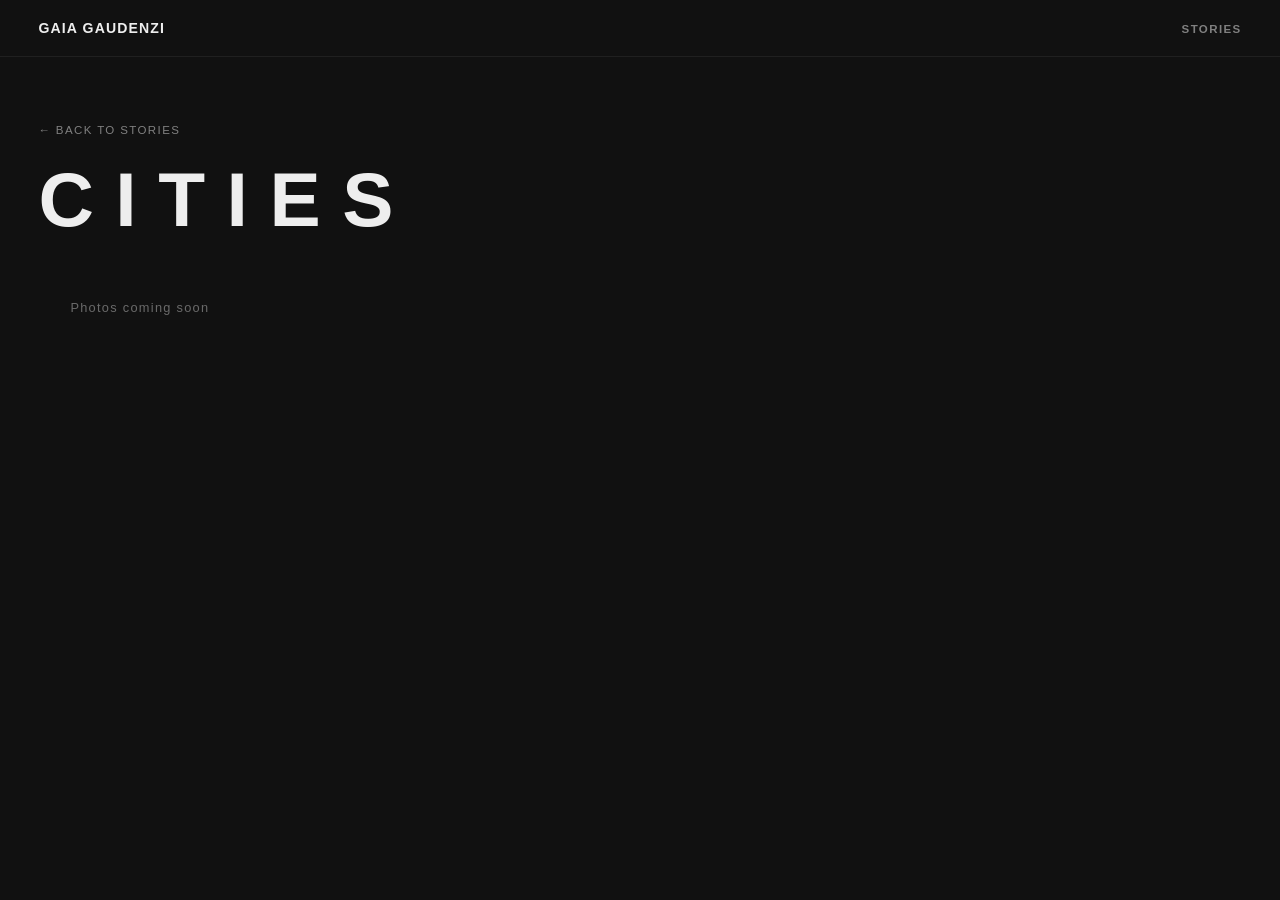
==== cities/index.html @ 0c904364 "Add index.html for Cities page" ====
<!DOCTYPE html>
<html lang="en">
<head>
  <meta charset="UTF-8">
  <meta name="viewport" content="width=device-width, initial-scale=1.0">
  <title>Cities - Gaia Gaudenzi</title>
  <link rel="stylesheet" href="../style.css">
</head>
<body class="story-page">
  <header class="site-header">
    <div class="header-inner">
      <a class="logo" href="../index.html">GAIA GAUDENZI</a>
      <nav>
        <a href="../stories.html">Stories</a>
      </nav>
    </div>
  </header>
  <section class="story-page-header">
    <a class="story-back" href="../stories.html">&#8592; Back to Stories</a>
    <h1>Cities</h1>
  </section>
  <div class="photo-grid" id="cities-grid">
  </div>
  <div id="lightbox" role="dialog" aria-modal="true">
    <button id="lightbox-close" aria-label="Close">&#10005;</button>
    <button id="lightbox-prev" aria-label="Previous">&#8592;</button>
    <img src="" alt="Enlarged photo">
    <button id="lightbox-next" aria-label="Next">&#8594;</button>
  </div>
  <script src="../script.js"></script>
  <script>
    // Auto-load all images from cities folder
    const images = [
      'DSC_0062.JPG','DSC_0141.JPG','DSC_0470.JPG','DSC_0675.JPG',
      'IMG_0398.jpeg','IMG_5065.jpeg','IMG_9277.jpeg'
    ];
    const grid = document.getElementById('cities-grid');
    if (grid) {
      // Will be replaced with actual filenames once uploaded
      grid.innerHTML = '<p style="padding:2rem;opacity:0.4;font-size:0.8rem;letter-spacing:0.1em;">Photos coming soon</p>';
    }
  </script>
</body>
</html>
---- style.css ----
/* ============================================================
   Gaia Gaudenzi Photography - style.css
   ============================================================ */

*, *::before, *::after { box-sizing: border-box; margin: 0; padding: 0; }
html, body { width: 100%; height: 100%; }

:root {
  --bg:  #ffffff;
  --fg:  #111111;
}
body.night {
  --bg:  #111111;
  --fg:  #eeeeee;
}

/* LANDING */
body.landing {
  overflow: hidden;
  font-family: 'Helvetica Neue', Helvetica, Arial, sans-serif;
}
.landing-bg {
  position: fixed;
  inset: 0;
  background-size: cover;
  background-position: center;
  background-repeat: no-repeat;
  z-index: 0;
}
.landing-overlay {
  position: fixed;
  inset: 0;
  background: rgba(0,0,0,0.42);
  z-index: 1;
}
.landing-name {
  position: fixed;
  top: 2.4rem;
  left: 2.6rem;
  z-index: 10;
  font-size: clamp(0.75rem, 1.1vw, 1rem);
  font-weight: 700;
  letter-spacing: 0.08em;
  color: #ffffff;
  text-transform: uppercase;
  white-space: nowrap;
}
.landing-center {
  position: fixed;
  inset: 0;
  display: flex;
  align-items: center;
  justify-content: center;
  z-index: 10;
  pointer-events: none;
}
.landing-title {
  text-align: center;
  font-size: clamp(1.6rem, 4vw, 5rem);
  font-weight: 200;
  letter-spacing: 0.22em;
  line-height: 1;
  color: #ffffff;
  text-transform: uppercase;
  white-space: nowrap;
  pointer-events: auto;
}
.landing-stories-link {
  position: fixed;
  bottom: 2.4rem;
  right: 2.2rem;
  z-index: 10;
  writing-mode: vertical-rl;
  text-orientation: mixed;
  transform: rotate(180deg);
  font-size: 0.72rem;
  font-weight: 700;
  letter-spacing: 0.2em;
  text-transform: uppercase;
  text-decoration: none;
  color: #ffffff;
  opacity: 0.75;
  transition: opacity 0.25s;
}
.landing-stories-link:hover { opacity: 1; }

/* STORIES PAGE */
body.stories-page {
  background: var(--bg);
  color: var(--fg);
  font-family: 'Helvetica Neue', Helvetica, Arial, sans-serif;
  transition: background 0.6s, color 0.6s;
}
.stories-header {
  position: fixed;
  top: 0; left: 0; right: 0;
  z-index: 100;
  padding: 1.2rem 2.4rem;
  display: flex;
  align-items: center;
  justify-content: space-between;
  background: var(--bg);
  backdrop-filter: blur(8px);
  -webkit-backdrop-filter: blur(8px);
  border-bottom: 1px solid rgba(128,128,128,0.13);
  transition: background 0.6s;
}
.stories-logo {
  font-size: clamp(0.75rem, 1.1vw, 1rem);
  font-weight: 700;
  letter-spacing: 0.08em;
  text-transform: uppercase;
  text-decoration: none;
  color: var(--fg);
  white-space: nowrap;
}
.stories-nav a {
  margin-left: 1.8rem;
  font-size: 0.72rem;
  font-weight: 700;
  letter-spacing: 0.12em;
  text-transform: uppercase;
  text-decoration: none;
  color: var(--fg);
  opacity: 0.5;
  transition: opacity 0.2s;
}
.stories-nav a.active, .stories-nav a:hover { opacity: 1; }

/* GALLERY */
.gallery {
  padding-top: 70px;
  height: 100vh;
  display: flex;
  align-items: center;
  overflow: hidden;
}
.gallery-track {
  display: flex;
  gap: 2vw;
  padding: 0 3vw;
  overflow-x: auto;
  scroll-snap-type: x mandatory;
  -webkit-overflow-scrolling: touch;
  height: 100%;
  align-items: center;
  scrollbar-width: none;
}
.gallery-track::-webkit-scrollbar { display: none; }

/* STORY CARD - smaller */
.story-card {
  flex: 0 0 auto;
  width: clamp(180px, 28vw, 420px);
  height: 60vh;
  cursor: pointer;
  scroll-snap-align: center;
  position: relative;
  overflow: hidden;
  border-radius: 2px;
}
.card-inner {
  position: relative;
  width: 100%;
  height: 100%;
}
.card-inner .photo {
  position: absolute;
  inset: 0;
  width: 100%;
  height: 100%;
  object-fit: cover;
  display: block;
  transition: opacity 0.55s ease, filter 0.55s ease;
}
.card-inner .photo.bw {
  filter: grayscale(1);
  opacity: 1;
  z-index: 2;
}
.card-inner .photo.color {
  filter: grayscale(0);
  opacity: 0;
  z-index: 1;
}
.story-card:hover .photo.bw    { opacity: 0; }
.story-card:hover .photo.color { opacity: 1; }
.card-title {
  position: absolute;
  inset: 0;
  display: flex;
  align-items: center;
  justify-content: center;
  font-size: clamp(1.2rem, 3vw, 2.8rem);
  font-weight: 700;
  letter-spacing: 0.25em;
  text-transform: uppercase;
  color: rgba(255,255,255,0.0);
  z-index: 3;
  transition: color 0.45s ease;
  pointer-events: none;
  user-select: none;
}
.story-card:hover .card-title {
  color: rgba(255,255,255,0.92);
  text-shadow: 0 2px 24px rgba(0,0,0,0.5);
}

/* STORY DETAIL PAGE */
body.story-page {
  background: var(--bg);
  color: var(--fg);
  font-family: 'Helvetica Neue', Helvetica, Arial, sans-serif;
  transition: background 0.6s, color 0.6s;
  padding-top: 80px;
}
.site-header {
  position: fixed;
  top: 0; left: 0; right: 0;
  z-index: 100;
  padding: 1.2rem 2.4rem;
  display: flex;
  align-items: center;
  background: var(--bg);
  backdrop-filter: blur(8px);
  -webkit-backdrop-filter: blur(8px);
  border-bottom: 1px solid rgba(128,128,128,0.13);
  transition: background 0.6s;
}
.header-inner {
  width: 100%;
  display: flex;
  align-items: center;
  justify-content: space-between;
}
.logo {
  font-size: clamp(0.75rem, 1.1vw, 1rem);
  font-weight: 700;
  letter-spacing: 0.08em;
  text-transform: uppercase;
  text-decoration: none;
  color: var(--fg);
  white-space: nowrap;
}
nav a {
  margin-left: 1.8rem;
  font-size: 0.72rem;
  font-weight: 700;
  letter-spacing: 0.12em;
  text-transform: uppercase;
  text-decoration: none;
  color: var(--fg);
  opacity: 0.5;
  transition: opacity 0.2s;
}
nav a.active, nav a:hover { opacity: 1; }
.story-page-header {
  padding: 2.5rem 3vw 1.5rem;
}
.story-back {
  display: inline-flex;
  align-items: center;
  gap: 0.4rem;
  font-size: 0.72rem;
  letter-spacing: 0.12em;
  text-transform: uppercase;
  text-decoration: none;
  color: var(--fg);
  opacity: 0.5;
  margin-bottom: 1.2rem;
  transition: opacity 0.2s;
}
.story-back:hover { opacity: 1; }
.story-page-header h1 {
  font-size: clamp(2rem, 6vw, 5rem);
  font-weight: 700;
  letter-spacing: 0.28em;
  text-transform: uppercase;
}
.photo-grid {
  columns: 2 380px;
  column-gap: 0.8rem;
  padding: 0 3vw 4rem;
}
.photo-grid figure {
  break-inside: avoid;
  margin-bottom: 0.8rem;
  overflow: hidden;
}
.photo-grid img {
  display: block;
  width: 100%;
  height: auto;
  object-fit: cover;
  transition: transform 0.5s ease;
}
.photo-grid figure:hover img { transform: scale(1.02); }

/* LIGHTBOX */
#lightbox {
  display: none;
  position: fixed;
  inset: 0;
  z-index: 999;
  background: rgba(0,0,0,0.92);
  align-items: center;
  justify-content: center;
  padding: 2rem;
}
#lightbox.open { display: flex; }
#lightbox img {
  max-width: 92vw;
  max-height: 88vh;
  object-fit: contain;
}
#lightbox-close {
  position: absolute;
  top: 1.2rem; right: 1.5rem;
  font-size: 2rem;
  color: #fff;
  background: none;
  border: none;
  cursor: pointer;
  opacity: 0.7;
  transition: opacity 0.2s;
}
#lightbox-close:hover { opacity: 1; }
#lightbox-prev, #lightbox-next {
  position: absolute;
  top: 50%;
  transform: translateY(-50%);
  font-size: 2.5rem;
  color: #fff;
  background: none;
  border: none;
  cursor: pointer;
  opacity: 0.5;
  transition: opacity 0.2s;
  padding: 1rem;
}
#lightbox-prev { left: 1rem; }
#lightbox-next { right: 1rem; }
#lightbox-prev:hover, #lightbox-next:hover { opacity: 1; }

@media (max-width: 600px) {
  .story-card { width: 80vw; height: 55vh; }
  .photo-grid { columns: 1; }
  .landing-title { font-size: 2.2rem; }
}
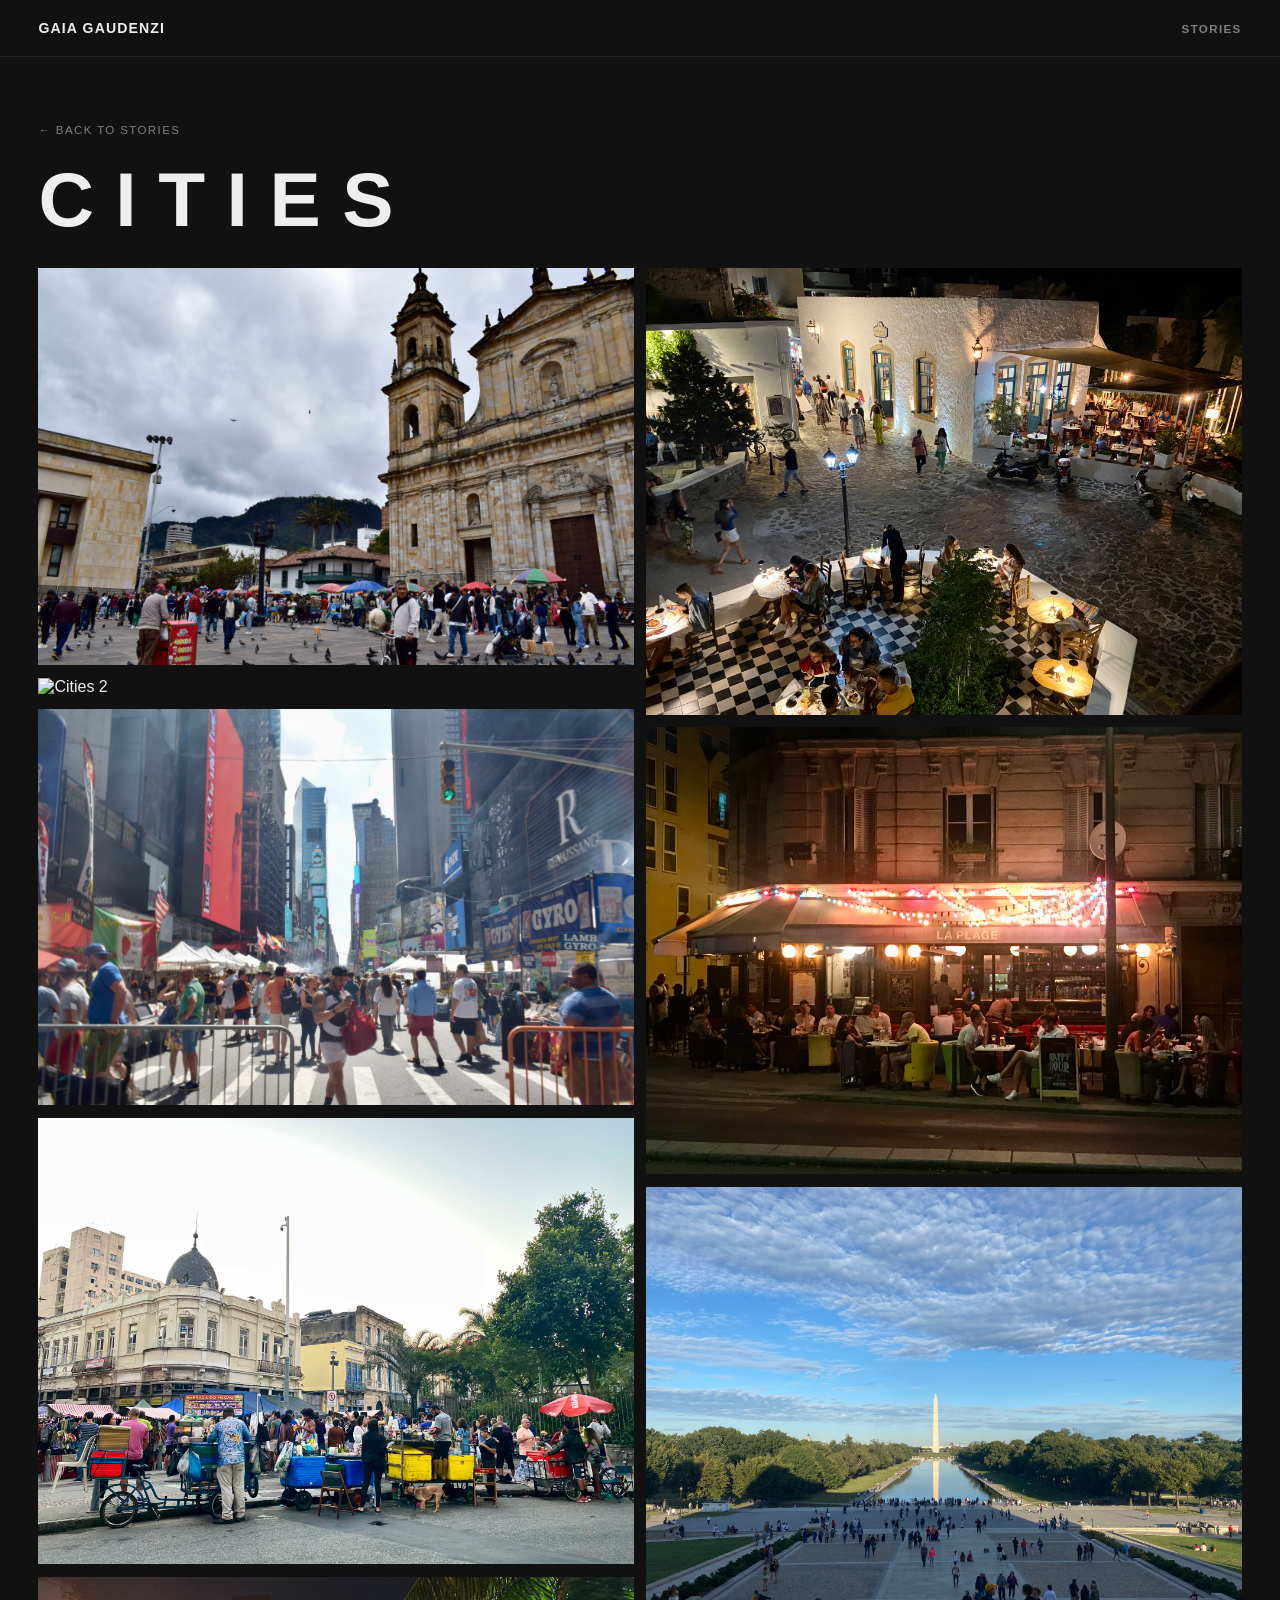
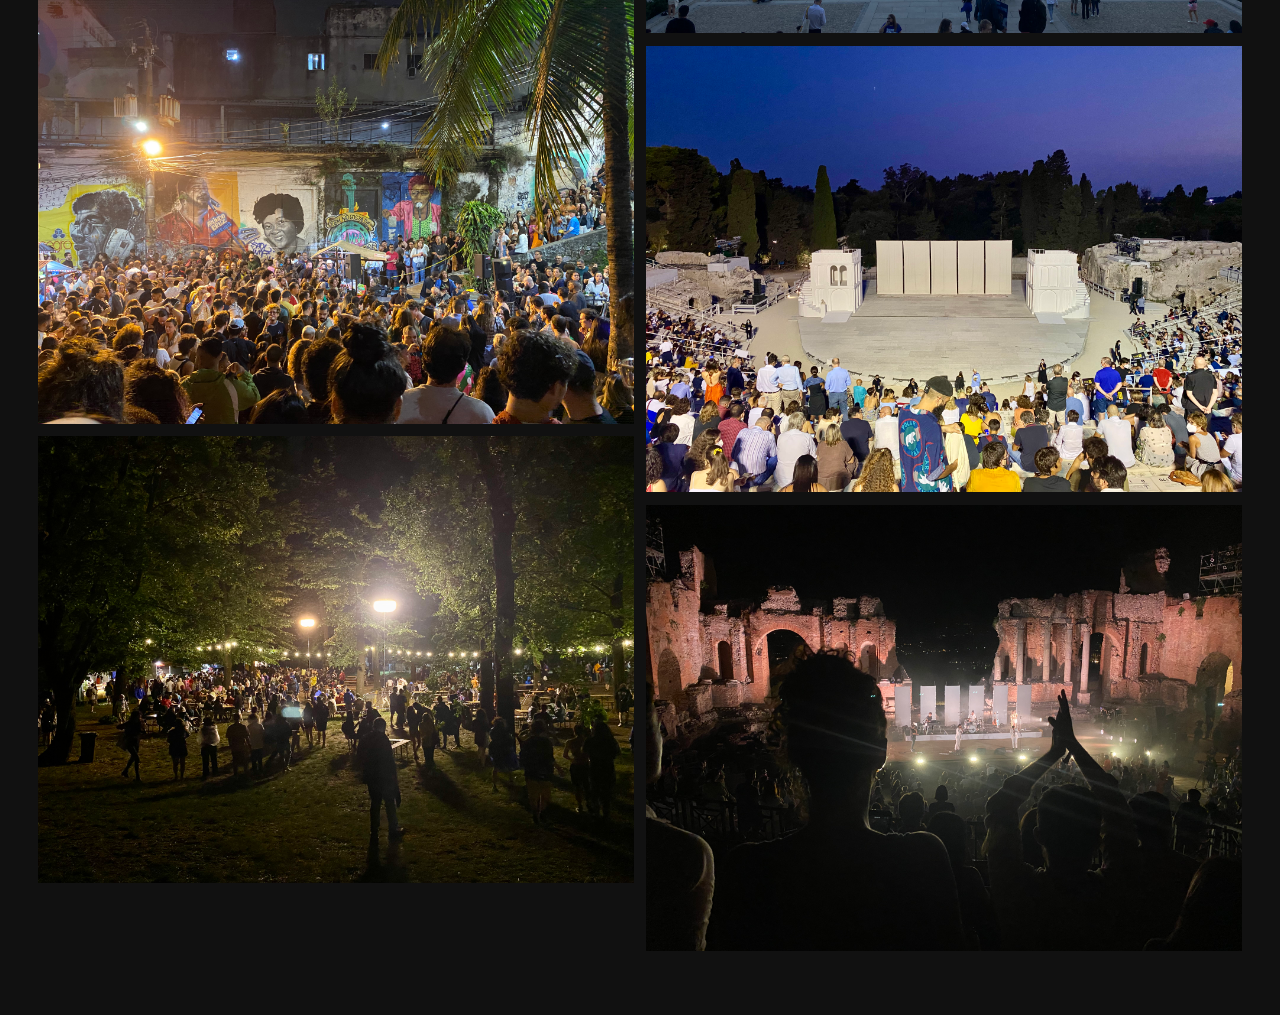
==== commit 3b72947a: "Add real cities photos to cities/index.html" ====
--- a/cities/index.html
+++ b/cities/index.html
@@ -3,7 +3,7 @@
 <head>
   <meta charset="UTF-8">
   <meta name="viewport" content="width=device-width, initial-scale=1.0">
-  <title>Cities - Gaia Gaudenzi</title>
+  <title>Cities – Gaia Gaudenzi</title>
   <link rel="stylesheet" href="../style.css">
 </head>
 <body class="story-page">
@@ -16,29 +16,28 @@
     </div>
   </header>
   <section class="story-page-header">
-    <a class="story-back" href="../stories.html">&#8592; Back to Stories</a>
+    <a class="story-back" href="../stories.html">← Back to Stories</a>
     <h1>Cities</h1>
   </section>
   <div class="photo-grid" id="cities-grid">
+    <figure><img src="DSC_0010.JPG" alt="Cities 1" loading="lazy"></figure>
+    <figure><img src="DSC_0193.JPG" alt="Cities 2" loading="lazy"></figure>
+    <figure><img src="DSC_0278.JPG" alt="Cities 3" loading="lazy"></figure>
+    <figure><img src="IMG_1938.jpeg" alt="Cities 4" loading="lazy"></figure>
+    <figure><img src="IMG_1965.jpeg" alt="Cities 5" loading="lazy"></figure>
+    <figure><img src="IMG_3509 2.jpeg" alt="Cities 6" loading="lazy"></figure>
+    <figure><img src="IMG_4659.jpeg" alt="Cities 7" loading="lazy"></figure>
+    <figure><img src="IMG_7011.jpeg" alt="Cities 8" loading="lazy"></figure>
+    <figure><img src="IMG_7147.jpeg" alt="Cities 9" loading="lazy"></figure>
+    <figure><img src="IMG_9869.jpeg" alt="Cities 10" loading="lazy"></figure>
+    <figure><img src="IMG_9986.jpeg" alt="Cities 11" loading="lazy"></figure>
   </div>
   <div id="lightbox" role="dialog" aria-modal="true">
-    <button id="lightbox-close" aria-label="Close">&#10005;</button>
-    <button id="lightbox-prev" aria-label="Previous">&#8592;</button>
+    <button id="lightbox-close">✕</button>
+    <button id="lightbox-prev">←</button>
     <img src="" alt="Enlarged photo">
-    <button id="lightbox-next" aria-label="Next">&#8594;</button>
+    <button id="lightbox-next">→</button>
   </div>
   <script src="../script.js"></script>
-  <script>
-    // Auto-load all images from cities folder
-    const images = [
-      'DSC_0062.JPG','DSC_0141.JPG','DSC_0470.JPG','DSC_0675.JPG',
-      'IMG_0398.jpeg','IMG_5065.jpeg','IMG_9277.jpeg'
-    ];
-    const grid = document.getElementById('cities-grid');
-    if (grid) {
-      // Will be replaced with actual filenames once uploaded
-      grid.innerHTML = '<p style="padding:2rem;opacity:0.4;font-size:0.8rem;letter-spacing:0.1em;">Photos coming soon</p>';
-    }
-  </script>
 </body>
 </html>
--- a/style.css
+++ b/style.css
@@ -192,7 +192,7 @@
   align-items: center;
   justify-content: center;
   font-size: clamp(1.2rem, 3vw, 2.8rem);
-  font-weight: 700;
+  font-weight: 300;
   letter-spacing: 0.25em;
   text-transform: uppercase;
   color: rgba(255,255,255,0.0);
